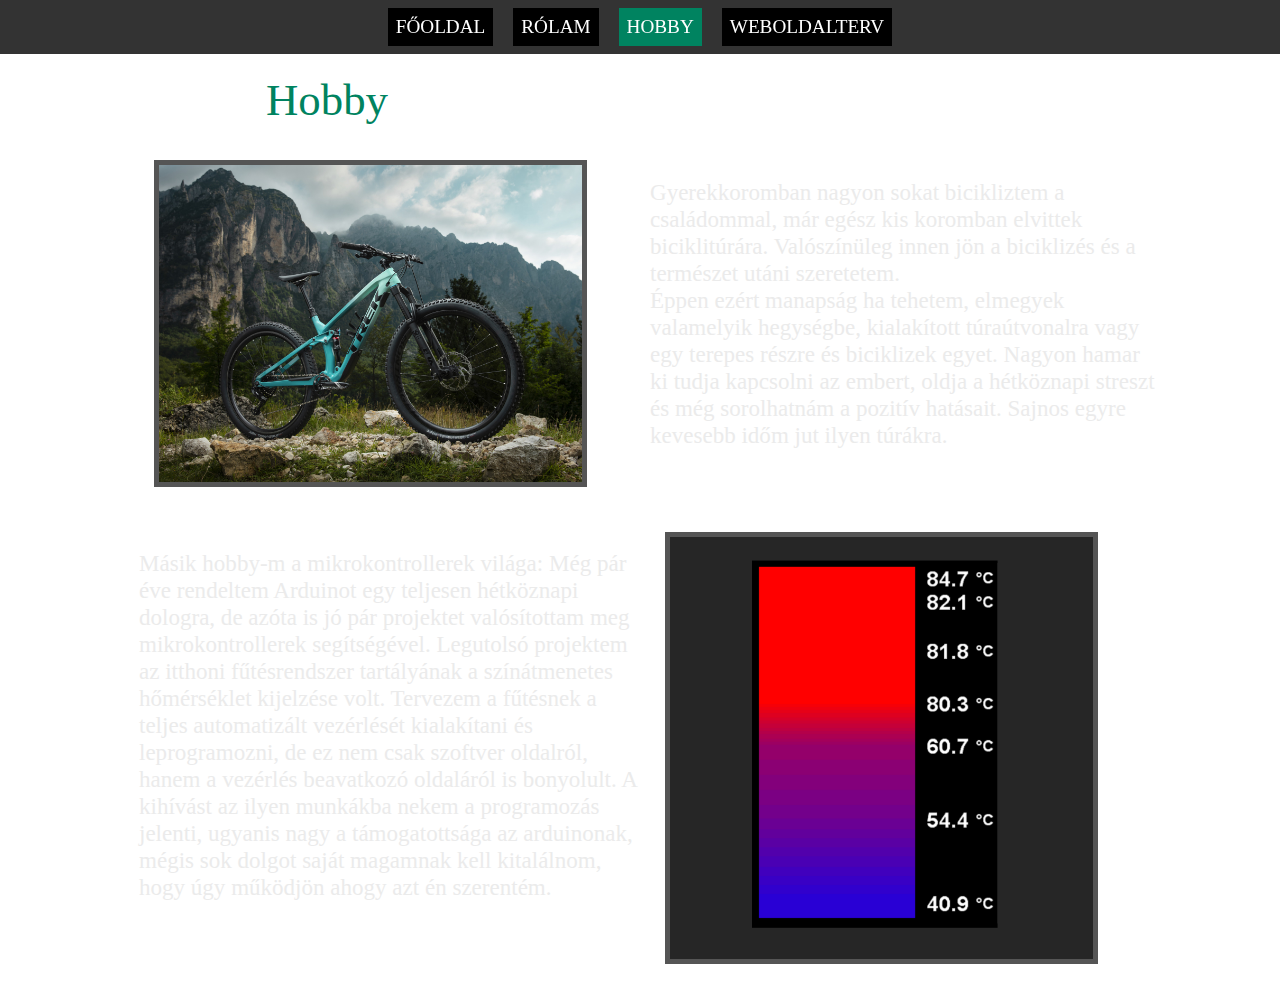
==== hobby.html @ c5ec771a "Add files via upload" ====
<!DOCTYPE html>
<html>
<head>

	<title>Sebestyén Dániel - Portfólió</title>
	<link rel="stylesheet" type="text/css" href="css/style.css">
	<meta name="description" content="Sebestyén Dániel portfólió" >
	<meta name="author" content="Sebestyén Dániel">
	<meta charset="utf-8">
	<meta name="viewport" content="width=device-width, initial-scale=1.0">
</head>
<body class="lap">
	<div>
		<div class="menu">
			<div class="menugomb">
				<a href="index.html">FŐOLDAL</a>
			</div>

			<div class="menugomb">
				<a href="rolam.html">RÓLAM</a>
			</div>

			<div class="menugomb_aktiv">
				<a href="munkhobbyaim.html">HOBBY</a>
			</div>

			<div class="menugomb">
				<a href="weboldalterv.html">WEBOLDALTERV</a>
			</div>

		</div>

		<table class="tablazat">
			<tr>
				<td class="tablazat_cim">
					Hobby
				</td>
			</tr>

			<tr>	
				<td>
					<img class="tablazat_kep" src="képek/mtb.jpg">
				</td>
				<td class="tablazat_szoveg">
					Gyerekkoromban nagyon sokat bicikliztem a családommal, már egész kis koromban elvittek biciklitúrára. Valószínüleg innen jön a biciklizés és a természet utáni szeretetem.<br>Éppen ezért manapság ha tehetem, elmegyek valamelyik hegységbe, kialakított túraútvonalra vagy egy terepes részre és biciklizek egyet. Nagyon hamar ki tudja kapcsolni az embert, oldja a hétköznapi streszt és még sorolhatnám a pozitív hatásait. Sajnos egyre kevesebb időm jut ilyen túrákra.
				</td>
				
			</tr>
			<tr>
				<td class="tablazat_szoveg">
					<br>Másik hobby-m a mikrokontrollerek világa: Még pár éve rendeltem Arduinot egy teljesen hétköznapi dologra, de azóta is jó pár projektet valósítottam meg mikrokontrollerek segítségével. Legutolsó projektem az itthoni fűtésrendszer tartályának a színátmenetes hőmérséklet kijelzése volt. Tervezem a fűtésnek a teljes automatizált vezérlését kialakítani és leprogramozni, de ez nem csak szoftver oldalról, hanem a vezérlés beavatkozó oldaláról is bonyolult. A kihívást az ilyen munkákba nekem a programozás jelenti, ugyanis nagy a támogatottsága az arduinonak, mégis sok dolgot saját magamnak kell kitalálnom, hogy úgy működjön ahogy azt én szerentém.
					<br><br><br>
				</td>
				<td>
					<img class="tablazat_kep" src="képek/puffer_minta.png">
				</td>
			</tr>


		</table>
	</div>
</body>
</html>
---- css/style.css ----
a{
	color: #ffffff;
}
a:link{
	text-decoration:none;
	text-decoration-color: none;
}


.menu{
	text-align: center;
	position: fixed;
	top: 0px;
	left: 0px;
	width: 100vw;
	background-color:  rgba(0, 0, 0, 0.8);
	background-clip: padding-box;
}

.menugomb {
	display: inline-block;
	margin: 8px;
	padding: 8px;
	font-family: 'Playfair Display', serif;
	font-size: 1.5vw;
	color: #000000;
	background-color: rgb(0, 0, 0);
}

.menugomb_aktiv{
	display: inline-block;
	background-color: #008360;
	margin: 8px;
	padding: 8px;
	font-family: 'Playfair Display', serif;
	font-size: 1.5vw;
	color: white;
}

.menugomb:hover a{
	color: rgb(0, 0, 0);
}

.menugomb:hover{
	background-clip: padding-box;
	background-color: #ffffff;
	color: white;
	padding: 8px;
}

.nev{
	font-family: 'Times New Roman', cursive;
	font-size: 8vw;
	text-align: center;
	margin-top: 40vh;
	color:#ebebeb;
}

.cim{
	text-align: center;
	font-family: 'Lobster', cursive;
	font-size: 4vw;
	margin-top: 2vh;
	color:#008360;
}

.kep{
	border: 5px solid #555;
	width: 20vw;
	margin-top: 3%;
	margin-left: 4vw;
}

.lap{
	background-image: url(../Képek/hatter.jpg);
	background-repeat: repeat;
}

.tablazat{
	padding-top: 5%;
	padding-left: 10vw;
	font-family: 'Lobster', cursive;
	font-size: 3.5vw;
	width:90vw
}

.tablazat_cim{
	text-align: left;
	padding-left: 10vw;
	color: #008360;
}

.tablazat_kep{
	border: 5px solid #555;
	width:33vw;
	margin-top: 30px;
	margin-left: 3%;
}

.tablazat_szoveg{
	width: 50%;
	font-size: 1.8vw;
	color:#ebebeb;
	
}

.terv_cim{
	color: #008360;
}

.terv_bekezdes{
	font-size: 3vw;
	text-align: left;
	padding-left: 10%;
	color:#ebebeb;
}
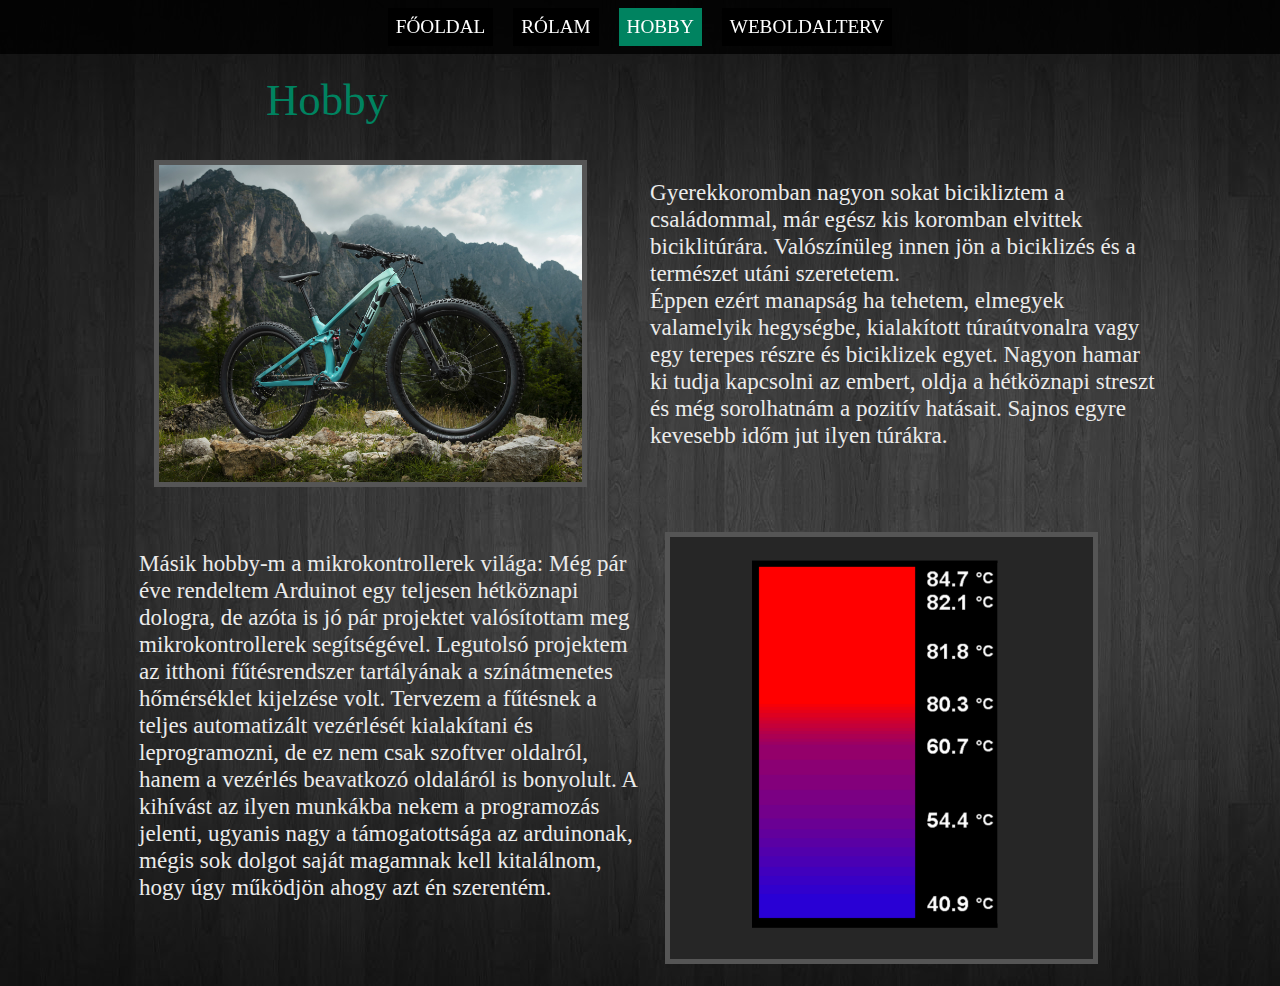
==== commit 22f90aa3: "Add files via upload" ====
--- a/hobby.html
+++ b/hobby.html
@@ -21,7 +21,7 @@
 			</div>
 
 			<div class="menugomb_aktiv">
-				<a href="munkhobbyaim.html">HOBBY</a>
+				<a href="hobby.html">HOBBY</a>
 			</div>
 
 			<div class="menugomb">
@@ -39,7 +39,7 @@
 
 			<tr>	
 				<td>
-					<img class="tablazat_kep" src="képek/mtb.jpg">
+					<img class="tablazat_kep" src="kepek/mtb.jpg">
 				</td>
 				<td class="tablazat_szoveg">
 					Gyerekkoromban nagyon sokat bicikliztem a családommal, már egész kis koromban elvittek biciklitúrára. Valószínüleg innen jön a biciklizés és a természet utáni szeretetem.<br>Éppen ezért manapság ha tehetem, elmegyek valamelyik hegységbe, kialakított túraútvonalra vagy egy terepes részre és biciklizek egyet. Nagyon hamar ki tudja kapcsolni az embert, oldja a hétköznapi streszt és még sorolhatnám a pozitív hatásait. Sajnos egyre kevesebb időm jut ilyen túrákra.
@@ -52,7 +52,7 @@
 					<br><br><br>
 				</td>
 				<td>
-					<img class="tablazat_kep" src="képek/puffer_minta.png">
+					<img class="tablazat_kep" src="kepek/puffer_minta.png">
 				</td>
 			</tr>
 
--- a/css/style.css
+++ b/css/style.css
@@ -72,7 +72,7 @@
 }
 
 .lap{
-	background-image: url(../Képek/hatter.jpg);
+	background-image: url(../kepek/hatter.jpg);
 	background-repeat: repeat;
 }
 
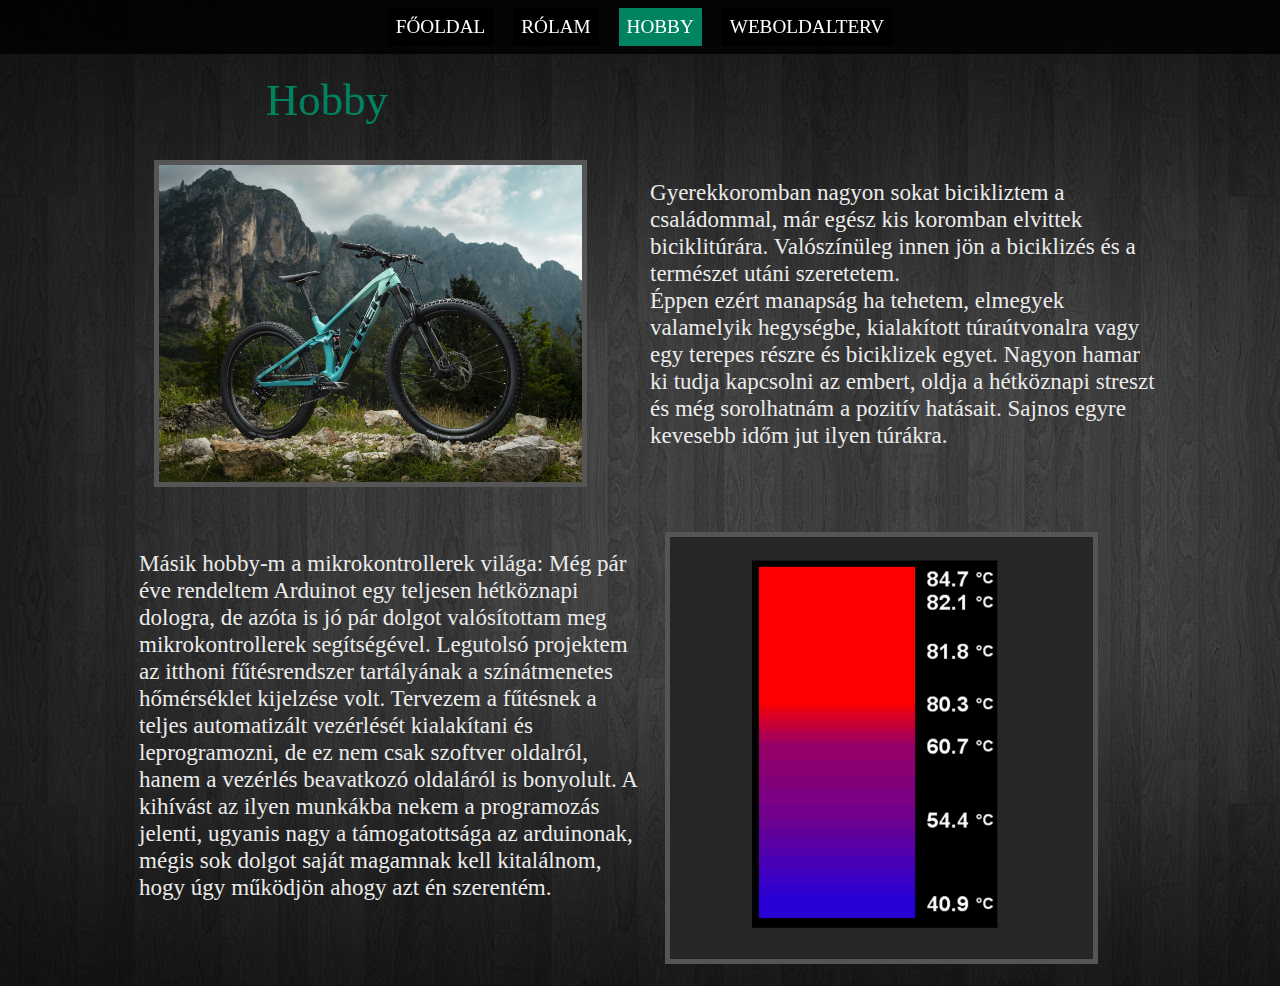
==== commit daaf0c05: "Update hobby.html" ====
--- a/hobby.html
+++ b/hobby.html
@@ -48,7 +48,7 @@
 			</tr>
 			<tr>
 				<td class="tablazat_szoveg">
-					<br>Másik hobby-m a mikrokontrollerek világa: Még pár éve rendeltem Arduinot egy teljesen hétköznapi dologra, de azóta is jó pár projektet valósítottam meg mikrokontrollerek segítségével. Legutolsó projektem az itthoni fűtésrendszer tartályának a színátmenetes hőmérséklet kijelzése volt. Tervezem a fűtésnek a teljes automatizált vezérlését kialakítani és leprogramozni, de ez nem csak szoftver oldalról, hanem a vezérlés beavatkozó oldaláról is bonyolult. A kihívást az ilyen munkákba nekem a programozás jelenti, ugyanis nagy a támogatottsága az arduinonak, mégis sok dolgot saját magamnak kell kitalálnom, hogy úgy működjön ahogy azt én szerentém.
+					<br>Másik hobby-m a mikrokontrollerek világa: Még pár éve rendeltem Arduinot egy teljesen hétköznapi dologra, de azóta is jó pár dolgot valósítottam meg mikrokontrollerek segítségével. Legutolsó projektem az itthoni fűtésrendszer tartályának a színátmenetes hőmérséklet kijelzése volt. Tervezem a fűtésnek a teljes automatizált vezérlését kialakítani és leprogramozni, de ez nem csak szoftver oldalról, hanem a vezérlés beavatkozó oldaláról is bonyolult. A kihívást az ilyen munkákba nekem a programozás jelenti, ugyanis nagy a támogatottsága az arduinonak, mégis sok dolgot saját magamnak kell kitalálnom, hogy úgy működjön ahogy azt én szerentém.
 					<br><br><br>
 				</td>
 				<td>
@@ -60,4 +60,4 @@
 		</table>
 	</div>
 </body>
-</html>+</html>
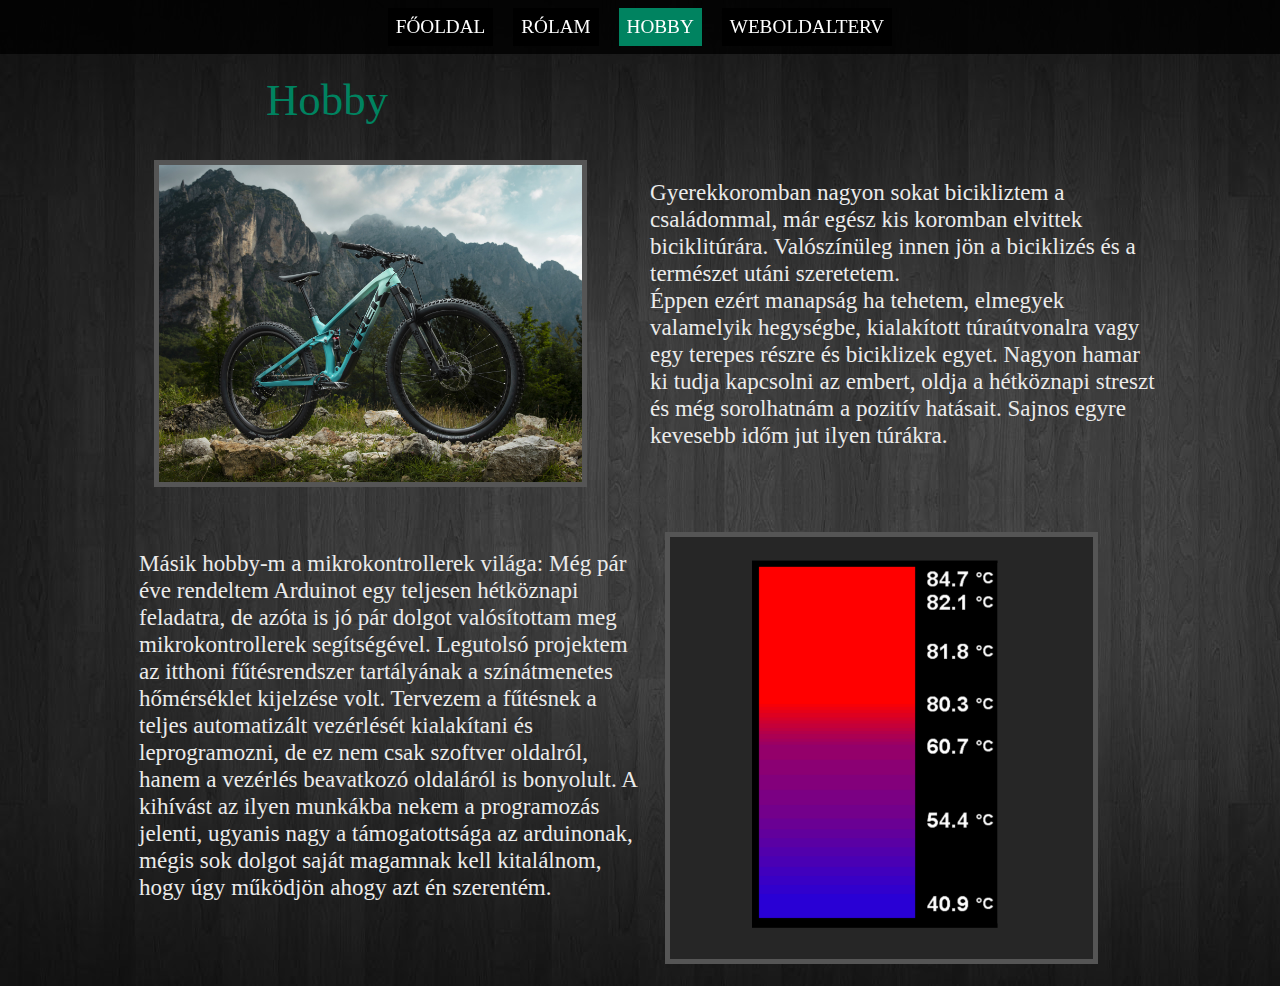
==== commit 7209817d: "Update hobby.html" ====
--- a/hobby.html
+++ b/hobby.html
@@ -48,7 +48,7 @@
 			</tr>
 			<tr>
 				<td class="tablazat_szoveg">
-					<br>Másik hobby-m a mikrokontrollerek világa: Még pár éve rendeltem Arduinot egy teljesen hétköznapi dologra, de azóta is jó pár dolgot valósítottam meg mikrokontrollerek segítségével. Legutolsó projektem az itthoni fűtésrendszer tartályának a színátmenetes hőmérséklet kijelzése volt. Tervezem a fűtésnek a teljes automatizált vezérlését kialakítani és leprogramozni, de ez nem csak szoftver oldalról, hanem a vezérlés beavatkozó oldaláról is bonyolult. A kihívást az ilyen munkákba nekem a programozás jelenti, ugyanis nagy a támogatottsága az arduinonak, mégis sok dolgot saját magamnak kell kitalálnom, hogy úgy működjön ahogy azt én szerentém.
+					<br>Másik hobby-m a mikrokontrollerek világa: Még pár éve rendeltem Arduinot egy teljesen hétköznapi feladatra, de azóta is jó pár dolgot valósítottam meg mikrokontrollerek segítségével. Legutolsó projektem az itthoni fűtésrendszer tartályának a színátmenetes hőmérséklet kijelzése volt. Tervezem a fűtésnek a teljes automatizált vezérlését kialakítani és leprogramozni, de ez nem csak szoftver oldalról, hanem a vezérlés beavatkozó oldaláról is bonyolult. A kihívást az ilyen munkákba nekem a programozás jelenti, ugyanis nagy a támogatottsága az arduinonak, mégis sok dolgot saját magamnak kell kitalálnom, hogy úgy működjön ahogy azt én szerentém.
 					<br><br><br>
 				</td>
 				<td>
